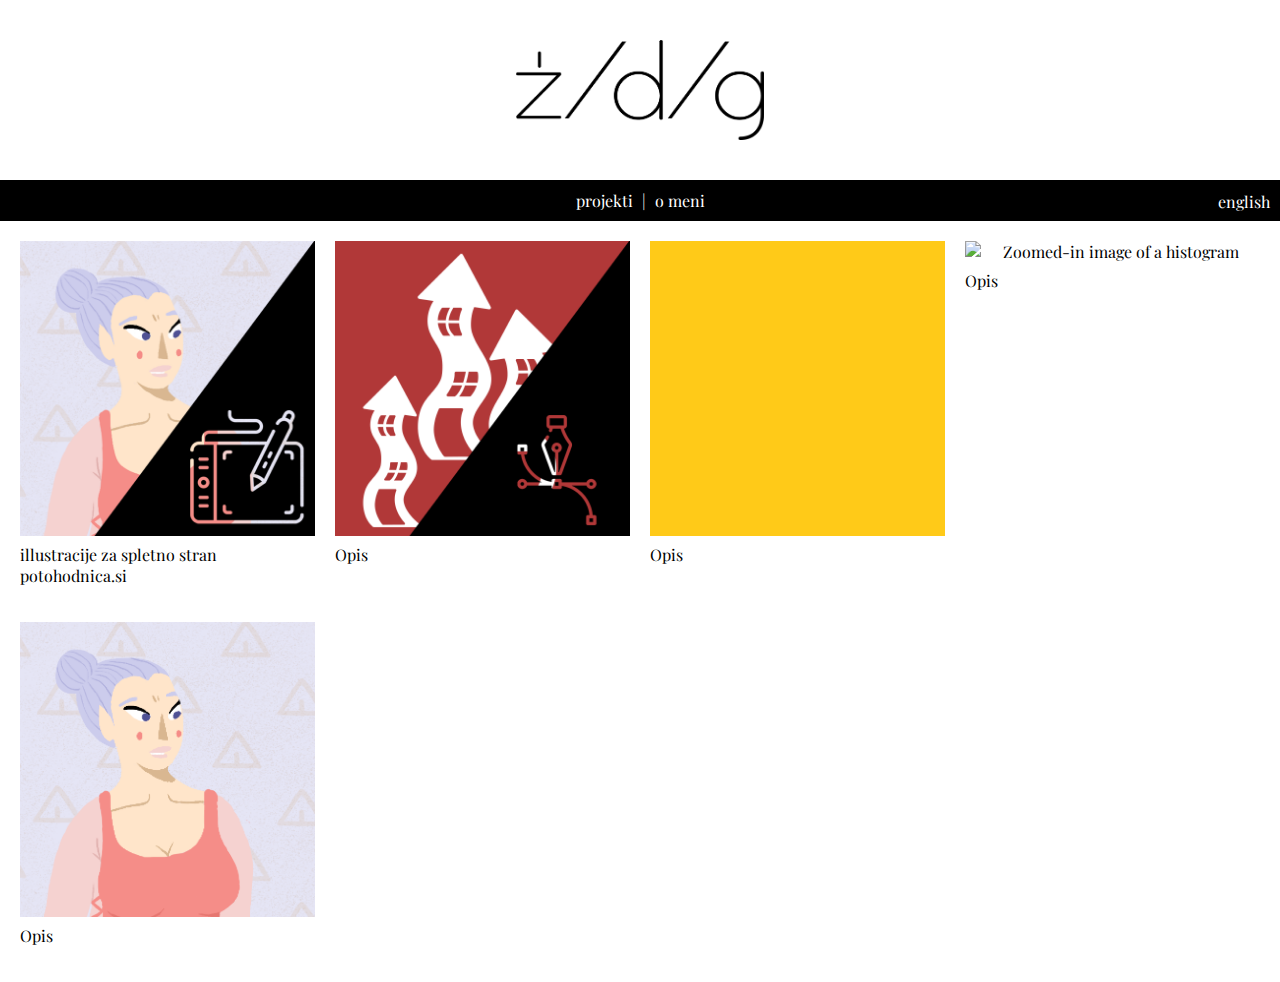
==== index.html @ af093664 "stran cela, prvi commit" ====
<!DOCTYPE html>
<html lang="en">
<head>
    <link rel="stylesheet" href="style.css">
	<link href="https://fonts.googleapis.com/css2?family=Playfair+Display:ital,wght@0,400..900;1,400..900&display=swap" rel="stylesheet">
</head>
<body>
	<div class="content-wrapper">
		<div class="logo-container">
			<a href="index.html">
			<img src="logo.png" alt="Logo" class="logo">
			</a>
		</div>
		<header>
			<nav>
				<a href="index.html">projekti</a> | <a href="about.html">o meni</a>
			</nav>
			 <div class="language-switcher">
				<a href="index_en.html">english</a> <!-- Adjust the href to your language switch mechanism -->
			</div>
		</header>
		<div class="image-grid">
			<div class="image-item">
				<a href="project1.html">
					<img src="potohodnica.png" alt="Zoomed-in image of a histogram">
				</a>
				<p class="image-description">illustracije za spletno stran potohodnica.si</p>
			</div>
			<div class="image-item">
				<a href="project1.html">
					<img src="majica.png" alt="Zoomed-in image of a histogram">
				</a>
				<p class="image-description">Opis</p>
			</div>
			<div class="image-item">
				<img src="2.png" alt="Zoomed-in image of a histogram">
				<p class="image-description">Opis</p>
			</div>
			<div class="image-item">
				<img src="3.png" alt="Zoomed-in image of a histogram">
				<p class="image-description">Opis</p>
			</div>
			<div class="image-item">
				<img src="illustration.png" alt="Zoomed-in image of a histogram">
				<p class="image-description">Opis</p>
			</div>		
			<!-- Repeat the above line for each image you want to include in the grid -->
		</div>
	</div>
<footer class="bottom-pattern"></footer>	
</body>
</html>
---- style.css ----
body, h1 {
    margin: 0;
    padding: 0;
    font-family: 'Playfair Display', serif;
}

html, body {
    height: 100%;
    margin: 0;
}

body {
    display: flex;
    flex-direction: column;
}

.content-wrapper {
    flex: 1;
}

header {
    background-color: #000;
    color: #fff;
    padding: 10px;
    text-align: center;
    display: flex;
    align-items: center;
    justify-content: center; /* Adjust this to 'space-between' for spacing or 'flex-start' to align left */
    position: relative;
	flex-wrap: wrap; /* This ensures responsiveness, allowing items to wrap if needed */
}

.image-grid {
    display: grid;
    grid-template-columns: repeat(auto-fit, minmax(250px, 1fr));
    gap: 20px;
    padding: 20px;
}

.image-item img {
    width: 100%;
    height: auto;
    display: block;
	position: relative;
    text-align: center;
	transition: transform 0.3s ease;
}

.image-item a:hover {
    opacity: 0.5; /* Adds a subtle hover effect, adjust as needed */
	transform: scale(1.1); /* Enlarge image on hover */
    z-index: 10; /* Ensure the image is above others */
    position: relative; /* Required for z-index to work */
}

.image-description {
    margin-top: 8px; /* Adjust the space between the image and the text */
    color: #000; /* Subtle text color, but choose what fits your design */
    font-size: 1em; /* Smaller font size for descriptions */
    /* Add any other styles you see fit */
}

@media (max-width: 600px) {
    .image-grid {
        grid-template-columns: repeat(auto-fit, minmax(150px, 1fr));
    }
}

.image-display {
    text-align: center; /* Center the content */
    padding: 20px;
}

nav {
    text-align: center;
    margin-bottom: 5px;
	margin: 0 auto; /* Keeps nav centered in the header */
}

nav a {
    color: #fff;
    text-decoration: none;
    padding: 0 5px;
}

nav a:hover {
    text-decoration: underline;
}

.content {
    padding: 20px;
    line-height: 1.6;
}
.logo {
    height: 50px; /* Adjust the height as needed; width will be auto to maintain aspect ratio */
    margin-right: 20px;
    vertical-align: middle; /* This helps to align the logo vertically with the text if needed */
	display: block;
    margin: 0 auto 20px; /* Center the logo and add some margin below it */
	padding-top: 20px;
    height: 100px; /* Adjust the height as needed; width will be auto to maintain aspect ratio */
}
.logo-container {
    display: block;
    background-color: #fff; /* Your desired background color */
    padding: 20px; /* Adjust this value to control the space around the logo */
    text-align: center; /* Center the logo inside the container if it's smaller than the full width */
    margin: 0 auto; /* Center the container if it's not full width */
}

.bottom-pattern {
    left: 0;
    bottom: 0;
    width: 100%;
    height: 75px; /* Adjust based on the height of your pattern */
    background-image: url('pattern.png');
    background-repeat: repeat-x; /* Or 'no-repeat' if it should not repeat */
    background-size: contain; /* Adjust as needed */
    z-index: -1; /* Ensures it stays behind other content; adjust as necessary */
}

.language-switcher {
    position: absolute;
    right: 10px; /* Adjust based on your layout */
    top: 50%; /* Align vertically */
    transform: translateY(-50%); /* Center vertically */
}

.language-switcher a {
    color: #fff; /* Replace 'blue' with any color or hexadecimal color code you prefer */
    text-decoration: none; /* Optional: Removes the underline from the link */
}

.language-switcher a:hover, .language-switcher a:focus {
    color: #fff; 
    text-decoration: underline; /* Optional: Adds underline on hover/focus for visual feedback */
}

hr {
    border: none;
    height: 1px;
    background-color: #000; /* Or any color that fits your design */
    width: 80%; /* Adjust this value to set the desired width */
    margin: 10px auto; /* Centers the line and adds vertical margin */
}
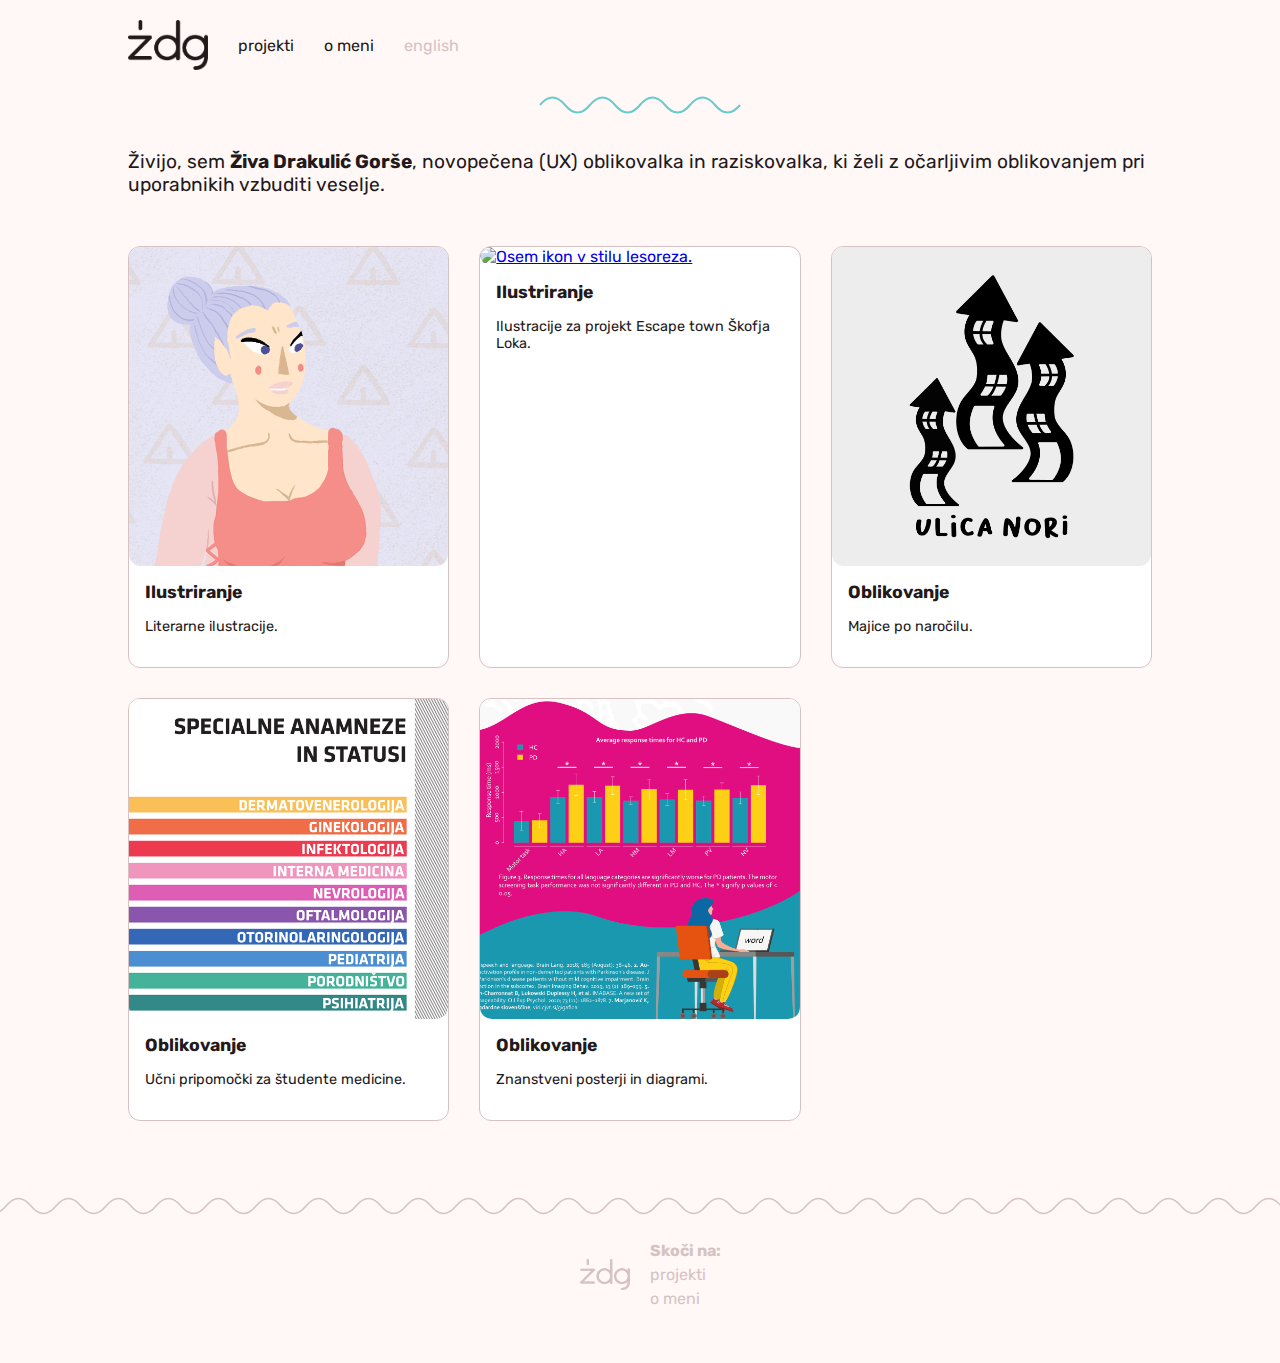
==== commit fed228a2: "spletna stran, verzija 2.0" ====
--- a/index.html
+++ b/index.html
@@ -2,51 +2,97 @@
 <html lang="en">
 <head>
     <link rel="stylesheet" href="style.css">
-	<link href="https://fonts.googleapis.com/css2?family=Playfair+Display:ital,wght@0,400..900;1,400..900&display=swap" rel="stylesheet">
+    <link href="https://fonts.googleapis.com/css2?family=Rubik:ital,wght@0,300..900;1,300..900&display=swap" rel="stylesheet">
 </head>
 <body>
-	<div class="content-wrapper">
-		<div class="logo-container">
-			<a href="index.html">
-			<img src="logo.png" alt="Logo" class="logo">
-			</a>
-		</div>
-		<header>
-			<nav>
-				<a href="index.html">projekti</a> | <a href="about.html">o meni</a>
-			</nav>
-			 <div class="language-switcher">
-				<a href="index_en.html">english</a> <!-- Adjust the href to your language switch mechanism -->
-			</div>
-		</header>
-		<div class="image-grid">
+    <header>
+        <div class="nav-container">
+            <div class="nav-rail">
+                <a href="index.html" class="logo-link">
+                    <img src="logo.png" alt="Logo" class="logo">
+                </a>
+                <a href="index.html" class="nav-item">
+                    projekti
+                </a>
+                <a href="about.html" class="nav-item">
+                    o meni
+                </a>
+                <div class="language-switcher">
+                    <a href="index_en.html" class="nav-item-language">
+                        english
+                    </a>
+                </div>
+            </div>
+        </div>
+    </header>
+
+	<div class="divider-container">
+		<svg class="squiggly-divider" xmlns="http://www.w3.org/2000/svg" viewBox="0 0 200 30" >
+			<path d="M0 15 Q 12.5 0, 25 15 T 50 15 T 75 15 T 100 15 T 125 15 T 150 15 T 175 15 T 200 15" fill="transparent" stroke="#66CCCC" stroke-width="2" />
+		</svg>
+	</div>
+
+    <div class="description-container">
+        <p class="description-paragraph">Živijo, sem <b>Živa Drakulić Gorše</b>, novopečena (UX) oblikovalka in raziskovalka, ki želi z očarljivim oblikovanjem pri uporabnikih vzbuditi veselje.</p>
+    </div>
+
+    <div class="content-wrapper">
+        <div class="image-grid">
+            <div class="image-item">
+                <a href="literarne_ilustracije.html">
+                    <img src="potohodnica.png" alt="Digitalna ilustracija vilinke s pastelnimi barvami.">
+                </a>
+				<p class="image-title">Ilustriranje</p> <!-- Bolded title -->
+                <p class="image-description">Literarne ilustracije.</p>
+            </div>
 			<div class="image-item">
-				<a href="project1.html">
-					<img src="potohodnica.png" alt="Zoomed-in image of a histogram">
+				<a href="escape_town.html">
+					<img src="escape.png" alt="Osem ikon v stilu lesoreza.">
+				</a>	
+				<p class="image-title">Ilustriranje</p>
+                <p class="image-description">Ilustracije za projekt Escape town Škofja Loka.</p>
+            </div>
+            <div class="image-item">
+                <a href="majice.html">
+                    <img src="majica.png" alt="Vijugaste hiše.">
+                </a>
+				<p class="image-title">Oblikovanje</p>
+                <p class="image-description">Majice po naročilu.</p>
+            </div>
+            <div class="image-item">
+				<a href="mr_brosura.html">
+					<img src="MRbrosura.png" alt="Brošura z naslovom Specialne anamneze in statusi.">
 				</a>
-				<p class="image-description">illustracije za spletno stran potohodnica.si</p>
-			</div>
-			<div class="image-item">
-				<a href="project1.html">
-					<img src="majica.png" alt="Zoomed-in image of a histogram">
-				</a>
-				<p class="image-description">Opis</p>
-			</div>
-			<div class="image-item">
-				<img src="2.png" alt="Zoomed-in image of a histogram">
-				<p class="image-description">Opis</p>
-			</div>
-			<div class="image-item">
-				<img src="3.png" alt="Zoomed-in image of a histogram">
-				<p class="image-description">Opis</p>
-			</div>
-			<div class="image-item">
-				<img src="illustration.png" alt="Zoomed-in image of a histogram">
-				<p class="image-description">Opis</p>
-			</div>		
-			<!-- Repeat the above line for each image you want to include in the grid -->
-		</div>
-	</div>
-<footer class="bottom-pattern"></footer>	
+				<p class="image-title">Oblikovanje</p>
+                <p class="image-description">Učni pripomočki za študente medicine.</p>
+            </div>
+            <div class="image-item">
+				<a href="z_posterji.html">
+					<img src="sci_poster.png" alt="Izrez iz znanstvenega posterja s histogramom in z ilustracijo ženske za računalnikom.">
+				</a>	
+				<p class="image-title">Oblikovanje</p>
+                <p class="image-description">Znanstveni posterji in diagrami.</p>
+            </div>
+           
+        </div>
+    </div>
+	<footer>
+          <div class="footer-divider">
+            <svg class="squiggly-divider" xmlns="http://www.w3.org/2000/svg" viewBox="0 0 1000 30">
+                 <path d="M0 15 Q 12.5 0, 25 15 T 50 15 T 75 15 T 100 15 T 125 15 T 150 15 T 175 15 T 200 15 T 225 15 T 250 15 T 275 15 T 300 15 T 325 15 T 350 15 T 375 15 T 400 15 T 425 15 T 450 15 T 475 15 T 500 15 T 525 15 T 550 15 T 575 15 T 600 15 T 625 15 T 650 15 T 675 15 T 700 15 T 725 15 T 750 15 T 775 15 T 800 15 T 825 15 T 850 15 T 875 15 T 900 15 T 925 15 T 950 15 T 975 15 T 1000 15 T 1025 15 T 1050 15 T 1075 15 T 1100 15 T 1125 15 T 1150 15 T 1175 15 T 1200 15 T 1225 15 T 1250 15 T 1275 15 T 1300 15 T 1325 15 T 1350 15 T 1375 15 T 1400 15 T 1425 15 T 1450 15 T 1475 15 T 1500 15 T 1525 15 T 1550 15 T 1575 15 T 1600 15 T 1625 15 T 1650 15 T 1675 15 T 1700 15 T 1725 15 T 1750 15 T 1775 15 T 1800 15 T 1825 15 T 1850 15 T 1875 15 T 1900 15 T 1925 15 T 1950 15 T 1975 15 T 2000 15 T 2025 15 T 2050 15 T 2075 15 T 2100 15 T 2125 15 T 2150 15 T 2175 15 T 2200 15 T 2225 15 T 2250 15 T 2275 15 T 2300 15 T 2325 15 T 2350 15 T 2375 15 T 2400 15 T 2425 15 T 2450 15 T 2475 15 T 2500 15 T 2525 15 T 2550 15 T 2575 15 T 2600 15 T 2625 15 T 2650 15 T 2675 15 T 2700 15 T 2725 15 T 2750 15 T 2775 15 T 2800 15 T 2825 15 T 2850 15 T 2875 15 T 2900 15 T 2925 15 T 2950 15 T 2975 15 T 3000 15" fill="transparent" stroke="#D6C2C3" stroke-width="1.5" />
+            </svg>
+        </div>
+		<div class="footer-content">
+			<div class="footer-logo">
+                <img src="logo_light.png" alt="Logo" class="footer-logo-img">
+            </div>
+            <div class="footer-links">
+                <p>Skoči na:</p>
+                <a href="index.html">projekti</a>
+                <a href="about.html">o meni</a>
+            </div>
+
+        </div>
+    </footer>
 </body>
 </html>
--- a/style.css
+++ b/style.css
@@ -1,12 +1,15 @@
 body, h1 {
     margin: 0;
     padding: 0;
-    font-family: 'Playfair Display', serif;
+    font-family: "Rubik", sans-serif;
+    overflow-x: hidden; /* Prevent horizontal scrolling */
 }
 
 html, body {
     height: 100%;
     margin: 0;
+    background-color: #FFF8F7; /* Set the background color of the entire website */
+    color: #23191B; /* Ensure text color contrasts with the background */
 }
 
 body {
@@ -16,130 +19,255 @@
 
 .content-wrapper {
     flex: 1;
+    padding: 0 10%; /* Ensure consistent padding on the sides */
 }
 
 header {
-    background-color: #000;
-    color: #fff;
-    padding: 10px;
+    background-color: #FFF8F7;
+    color: #23191B;
+    padding: 20px 0;
     text-align: center;
     display: flex;
-    align-items: center;
-    justify-content: center; /* Adjust this to 'space-between' for spacing or 'flex-start' to align left */
-    position: relative;
-	flex-wrap: wrap; /* This ensures responsiveness, allowing items to wrap if needed */
+    flex-direction: column;
+    align-items: center;
+}
+
+.nav-container {
+    width: 100%;
+    padding: 0 10%; /* Align with the padding of content-wrapper */
+    margin: 0 auto; /* Center the nav-container */
+    box-sizing: border-box; /* Include padding in the element's total width and height */
+}
+
+.nav-rail {
+    display: flex;
+    justify-content: flex-start;
+    align-items: center;
+    background-color: #FFF8F7;
+    border-radius: 50px;
+    gap: 10px;
+    width: 100%;
+    box-sizing: border-box; /* Include padding in the element's total width and height */
+}
+
+.logo-link {
+    display: flex;
+    justify-content: center;
+    margin-right: 10px;
+}
+
+.logo {
+    height: 50px;
+    vertical-align: middle;
+    display: block;
+}
+
+.nav-item {
+    color: #23191B;
+    text-decoration: none;
+    display: flex;
+    align-items: center;
+    padding: 5px 8px; /* Reduced padding to account for the border */
+    border-radius: 50px; /* Maintain pill shape */
+    transition: all 0.3s ease; /* Smooth transition */
+    border: 2px solid transparent; /* Initial transparent border */
+}
+
+.nav-item-language {
+    color: #D6C2C3;
+    text-decoration: none;
+    display: flex;
+    align-items: center;
+    padding: 5px 8px; /* Reduced padding to account for the border */
+    border-radius: 50px; /* Maintain pill shape */
+    transition: all 0.3s ease; /* Smooth transition */
+    border: 2px solid transparent; /* Initial transparent border */
+}
+
+.nav-item:hover {
+    background-color: #E7D6D7; /* Slightly darker background on hover */
+    border-radius: 50px; /* Make the hover state pill-shaped */
+}
+
+.nav-item-language:hover {
+    background-color: transparent; /* No background color on hover */
+    border: 2px solid #E7D6D7; /* Outline of the pill shape */
+	border-radius: 50px
+}
+
+.language-switcher {
+    display: flex;
+    align-items: center;
+}
+
+.divider-container {
+    display: flex;
+    justify-content: center;
+    align-items: center;
+    width: 100%;
+    height: 30px; /* Fixed height for the divider */
+    box-sizing: border-box; /* Include padding in the element's total width and height */
+}
+
+.squiggly-divider {
+    width: 100%;
+    height: 30px; /* Fixed height for the SVG */
+    min-width: 200px; /* Ensure it remains visible on smaller screens */
+}
+
+.description-container {
+    text-align: left;
+    padding: 20px 10%;
+}
+
+.description-paragraph {
+    font-size: 1.2em;
+    color: #23191B;
+    margin: 10px 0;
 }
 
 .image-grid {
     display: grid;
     grid-template-columns: repeat(auto-fit, minmax(250px, 1fr));
-    gap: 20px;
-    padding: 20px;
+    gap: 30px;
+    padding: 20px 0;
+    box-sizing: border-box; /* Include padding in the element's total width and height */
+}
+
+.image-item {
+    background: #FFFFFF;
+    border-radius: 12px;
+    overflow: hidden;
+    border: 1px solid #D6C2C3;
+}
+
+.image-item:hover {
+    transform: scale(1.02);
 }
 
 .image-item img {
     width: 100%;
     height: auto;
     display: block;
-	position: relative;
-    text-align: center;
-	transition: transform 0.3s ease;
-}
-
-.image-item a:hover {
-    opacity: 0.5; /* Adds a subtle hover effect, adjust as needed */
-	transform: scale(1.1); /* Enlarge image on hover */
-    z-index: 10; /* Ensure the image is above others */
-    position: relative; /* Required for z-index to work */
+    border-bottom-left-radius: 12px; /* Round the lower left corner */
+    border-bottom-right-radius: 12px; /* Round the lower right corner */
+}
+
+.image-title {
+    font-weight: bold;
+    margin: 16px 16px 0px; /* Adjust margin as needed */
+    color: #23191B; /* Ensure the title color matches the theme */
+    font-size: 1.1em;
 }
 
 .image-description {
-    margin-top: 8px; /* Adjust the space between the image and the text */
-    color: #000; /* Subtle text color, but choose what fits your design */
-    font-size: 1em; /* Smaller font size for descriptions */
-    /* Add any other styles you see fit */
-}
-
-@media (max-width: 600px) {
-    .image-grid {
-        grid-template-columns: repeat(auto-fit, minmax(150px, 1fr));
-    }
-}
-
-.image-display {
-    text-align: center; /* Center the content */
-    padding: 20px;
-}
-
-nav {
-    text-align: center;
-    margin-bottom: 5px;
-	margin: 0 auto; /* Keeps nav centered in the header */
-}
-
-nav a {
-    color: #fff;
+    margin: 16px 16px 32px;
+    color: #23191B;
+    font-size: 0.9em;
+}
+
+.content-paragraph {
+    padding-left: 0; /* Match this value with the padding used for the logo alignment */
+    padding-right: 0; /* Optional: keep content within the same margin on the right side */
+    margin-top: 30px; /* Adjust as needed for spacing */
+    text-align: left;
+}
+
+.gallery-grid {
+    display: grid;
+    grid-template-columns: repeat(auto-fit, minmax(350px, 1fr));
+    grid-gap: 20px; /* Gap between items */
+    padding: 30px 0;
+	margin-bottom: 100px
+}
+
+.gallery-item {
+    position: relative;
+    overflow: visible;
+    border-radius: 12px; /* Round the corners of the gallery item */
+	height: 350px; /* Fixed height for all items */
+}
+
+.gallery-item img {
+    position: absolute;
+    top: 50%;
+    left: 50%;
+    width: 100%;
+    height: 100%;
+    object-fit: cover; /* Crop the images to fit the container */
+    transform: translate(-50%, -50%) scale(1);
+    border-radius: 12px;
+    transition: transform 0.3s ease-in-out, width 0.3s ease-in-out, height 0.3s ease-in-out;
+}
+
+.gallery-item:hover img,
+.gallery-item:focus-within img {
+    width: auto; /* Expand image beyond its container */
+    height: auto; /* Expand image beyond its container */
+    max-width: 80%;
+    max-height: 120%;
+    transform: translate(-50%, -50%) scale(1.5); /* Adjust scale as needed */
+    z-index: 10;
+}
+
+.pdf-container {
+	margin-top: 30px
+}	
+
+footer {
+    color: #D6C2C3;
+	text-align: center;
+    position: relative;
+	padding-top: 50px; /* Adjust as needed */
+}
+
+.footer-divider {
+	position: absolute;
+    left: 20%;
+    transform: translateX(-50%);
+    width: 4000px; /* Fixed width */
+    height: 30px;
+}
+
+.footer-content {
+    display: flex;
+    justify-content: center;
+    align-items: center;
+    padding: 50px; /* Add padding */
+    position: relative;
+    z-index: 1;
+}
+
+.footer-links,
+.footer-logo {
+    flex: 1;
+}
+
+.footer-links {
+    text-align: left;
+}
+
+.footer-links p {
+    margin: 0;
+    font-weight: bold;
+}
+
+.footer-links a {
+    display: block;
+    color: #D6C2C3; /* Link color */
     text-decoration: none;
-    padding: 0 5px;
-}
-
-nav a:hover {
+    margin: 5px 0;
+}
+
+.footer-links a:hover {
     text-decoration: underline;
 }
 
-.content {
-    padding: 20px;
-    line-height: 1.6;
-}
-.logo {
-    height: 50px; /* Adjust the height as needed; width will be auto to maintain aspect ratio */
-    margin-right: 20px;
-    vertical-align: middle; /* This helps to align the logo vertically with the text if needed */
-	display: block;
-    margin: 0 auto 20px; /* Center the logo and add some margin below it */
-	padding-top: 20px;
-    height: 100px; /* Adjust the height as needed; width will be auto to maintain aspect ratio */
-}
-.logo-container {
-    display: block;
-    background-color: #fff; /* Your desired background color */
-    padding: 20px; /* Adjust this value to control the space around the logo */
-    text-align: center; /* Center the logo inside the container if it's smaller than the full width */
-    margin: 0 auto; /* Center the container if it's not full width */
-}
-
-.bottom-pattern {
-    left: 0;
-    bottom: 0;
-    width: 100%;
-    height: 75px; /* Adjust based on the height of your pattern */
-    background-image: url('pattern.png');
-    background-repeat: repeat-x; /* Or 'no-repeat' if it should not repeat */
-    background-size: contain; /* Adjust as needed */
-    z-index: -1; /* Ensures it stays behind other content; adjust as necessary */
-}
-
-.language-switcher {
-    position: absolute;
-    right: 10px; /* Adjust based on your layout */
-    top: 50%; /* Align vertically */
-    transform: translateY(-50%); /* Center vertically */
-}
-
-.language-switcher a {
-    color: #fff; /* Replace 'blue' with any color or hexadecimal color code you prefer */
-    text-decoration: none; /* Optional: Removes the underline from the link */
-}
-
-.language-switcher a:hover, .language-switcher a:focus {
-    color: #fff; 
-    text-decoration: underline; /* Optional: Adds underline on hover/focus for visual feedback */
-}
-
-hr {
-    border: none;
-    height: 1px;
-    background-color: #000; /* Or any color that fits your design */
-    width: 80%; /* Adjust this value to set the desired width */
-    margin: 10px auto; /* Centers the line and adds vertical margin */
+.footer-logo {
+    text-align: right;
+	margin-right: 20px;
+}
+
+.footer-logo-img {
+    width: 50px; /* Adjust size as needed */
 }